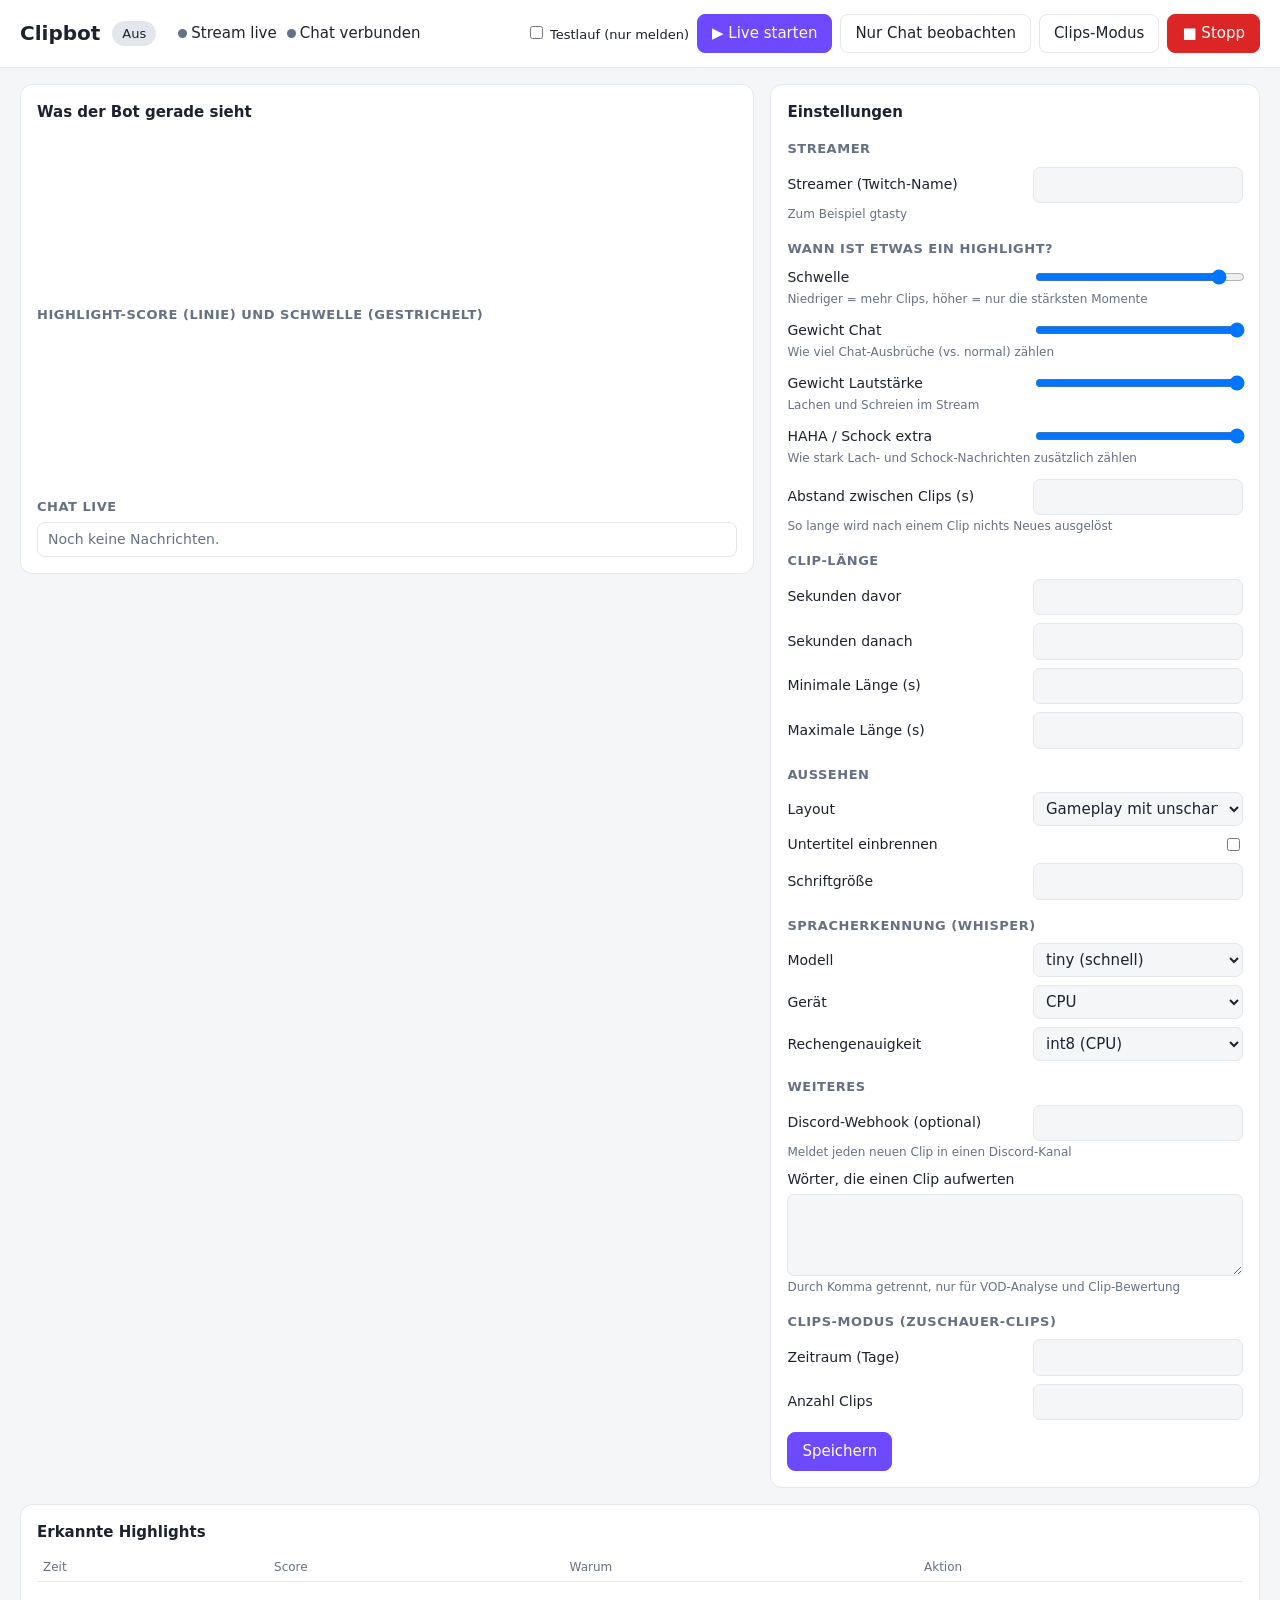
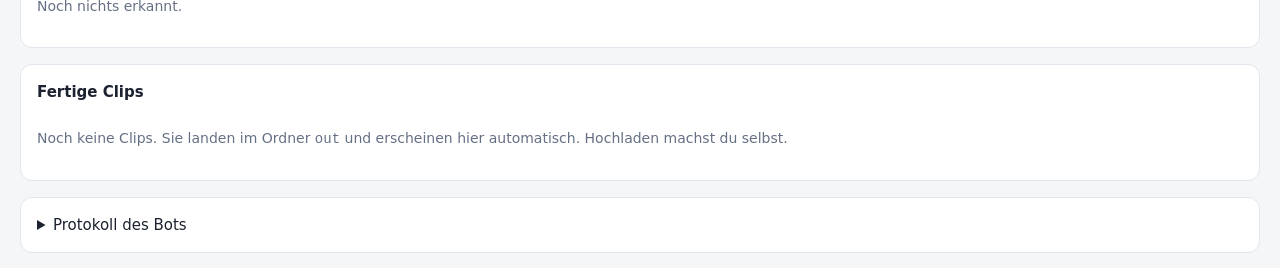
==== clipbot/clipbot/ui.html @ 760e1a18 "clipbot: web UI (settings, start/stop, live charts, clip gallery) and chat mood detection Chat is no" ====
<!doctype html>
<html lang="de">
<head>
<meta charset="utf-8">
<meta name="viewport" content="width=device-width, initial-scale=1">
<title>Clipbot</title>
<style>
:root{
  --bg:#f5f6f8;--card:#fff;--ink:#1c2230;--muted:#667085;--line:#e3e6ec;--accent:#6d4aff;--accent-ink:#fff;
  --ok:#16a34a;--warn:#d97706;--bad:#dc2626;
  --c-msg:#9aa6bd;--c-laugh:#e8a800;--c-shock:#8b5cf6;--c-clip:#16a34a;--c-spam:#ef4444;--c-score:#6d4aff;
}
@media (prefers-color-scheme:dark){:root{
  --bg:#12151c;--card:#1b2029;--ink:#e8ebf2;--muted:#98a2b3;--line:#2b3240;--accent:#8b72ff;--accent-ink:#0f1117;
  --c-msg:#5d6a86;--c-laugh:#f5c242;--c-shock:#a78bfa;--c-clip:#4ade80;--c-spam:#f87171;--c-score:#8b72ff;}}
*{box-sizing:border-box}
body{margin:0;background:var(--bg);color:var(--ink);font:15px/1.5 system-ui,-apple-system,"Segoe UI",Roboto,sans-serif}
header{display:flex;flex-wrap:wrap;gap:12px;align-items:center;padding:14px 20px;background:var(--card);border-bottom:1px solid var(--line);position:sticky;top:0;z-index:5}
h1{margin:0;font-size:20px}
h2{margin:0 0 10px;font-size:15px}
h3{margin:16px 0 6px;font-size:13px;text-transform:uppercase;letter-spacing:.04em;color:var(--muted)}
.badge{padding:3px 10px;border-radius:99px;font-size:13px;background:var(--line);color:var(--ink)}
.badge.on{background:var(--ok);color:#fff}.badge.wait{background:var(--warn);color:#fff}
.dot{display:inline-block;width:9px;height:9px;border-radius:50%;background:var(--muted);margin:0 4px 0 10px}
.dot.on{background:var(--ok)}
.spacer{flex:1}
.actions{display:flex;flex-wrap:wrap;gap:8px;align-items:center}
button{font:inherit;padding:7px 14px;border-radius:8px;border:1px solid var(--line);background:var(--card);color:var(--ink);cursor:pointer}
button.primary{background:var(--accent);color:var(--accent-ink);border-color:var(--accent)}
button.stop{background:var(--bad);color:#fff;border-color:var(--bad)}
button:disabled{opacity:.45;cursor:not-allowed}
main{display:grid;grid-template-columns:minmax(0,1.5fr) minmax(340px,1fr);gap:16px;padding:16px 20px;align-items:start}
@media (max-width:900px){main{grid-template-columns:1fr}}
.card{background:var(--card);border:1px solid var(--line);border-radius:12px;padding:16px}
.wide{grid-column:1/-1}
canvas{width:100%;height:150px;display:block}
.legend{display:flex;flex-wrap:wrap;gap:6px 14px;font-size:13px;color:var(--muted);margin:6px 0 2px}
.legend i{display:inline-block;width:10px;height:10px;border-radius:3px;margin-right:5px}
.msgs{max-height:230px;overflow:auto;font-size:14px;border:1px solid var(--line);border-radius:8px;padding:6px 10px}
.msgs div{padding:2px 0;border-bottom:1px dashed var(--line);display:flex;gap:6px;align-items:baseline}
.chip{font-size:11px;padding:0 6px;border-radius:99px;color:#fff;white-space:nowrap}
.chip.laugh{background:var(--c-laugh);color:#222}.chip.shock{background:var(--c-shock)}.chip.clip{background:var(--c-clip)}.chip.spam{background:var(--c-spam)}
table{width:100%;border-collapse:collapse;font-size:14px}
td,th{text-align:left;padding:5px 6px;border-bottom:1px solid var(--line)}
th{color:var(--muted);font-weight:500;font-size:12px}
.field{display:grid;grid-template-columns:1fr minmax(150px,210px);gap:4px 10px;align-items:center;margin:8px 0}
.field label{font-size:14px}
.field small{grid-column:1/-1;color:var(--muted);font-size:12px;margin-top:-2px}
.field.full{grid-template-columns:1fr}
input[type=text],input[type=number],select,textarea{width:100%;font:inherit;padding:6px 8px;border-radius:7px;border:1px solid var(--line);background:var(--bg);color:var(--ink)}
input[type=range]{width:100%}
.val{font-variant-numeric:tabular-nums;color:var(--muted);font-size:12px;text-align:right}
.clips{display:grid;grid-template-columns:repeat(auto-fill,minmax(210px,1fr));gap:14px}
.clip video{width:100%;aspect-ratio:9/16;background:#000;border-radius:8px}
.clip .t{font-weight:600;font-size:14px;margin:6px 0 2px;word-break:break-word}
.clip .m{font-size:12px;color:var(--muted)}
.empty{color:var(--muted);font-size:14px}
details pre{max-height:220px;overflow:auto;background:var(--bg);padding:8px;border-radius:8px;font-size:12px;white-space:pre-wrap}
.toast{position:fixed;bottom:16px;left:50%;transform:translateX(-50%);background:var(--ink);color:var(--bg);padding:8px 16px;border-radius:99px;font-size:14px;opacity:0;transition:opacity .2s;pointer-events:none}
.toast.show{opacity:1}
</style>
</head>
<body>
<header>
  <h1>Clipbot</h1>
  <span class="badge" id="badge">Aus</span>
  <span><span class="dot" id="dotStream"></span>Stream live<span class="dot" id="dotChat"></span>Chat verbunden</span>
  <span class="spacer"></span>
  <div class="actions">
    <label style="font-size:13px"><input type="checkbox" id="dry"> Testlauf (nur melden)</label>
    <button class="primary" id="bLive">▶ Live starten</button>
    <button id="bChat" title="Nur den Chat lesen und Highlights melden, ohne Aufnahme">Nur Chat beobachten</button>
    <button id="bClips" title="Fertige Zuschauer-Clips des Streamers laden und hochkant rendern">Clips-Modus</button>
    <button class="stop" id="bStop">■ Stopp</button>
  </div>
</header>

<main>
  <section class="card" id="monitor">
    <h2>Was der Bot gerade sieht <span class="val" id="stateInfo"></span></h2>
    <canvas id="cChat"></canvas>
    <div class="legend" id="legend"></div>
    <h3>Highlight-Score (Linie) und Schwelle (gestrichelt)</h3>
    <canvas id="cScore"></canvas>
    <h3>Chat live</h3>
    <div class="msgs" id="msgs"><span class="empty">Noch keine Nachrichten.</span></div>
  </section>

  <section class="card" id="settings">
    <h2>Einstellungen</h2>
    <form id="form" onsubmit="return false"></form>
    <div class="actions" style="margin-top:12px"><button class="primary" id="bSave">Speichern</button></div>
  </section>

  <section class="card wide">
    <h2>Erkannte Highlights</h2>
    <table><thead><tr><th>Zeit</th><th>Score</th><th>Warum</th><th>Aktion</th></tr></thead><tbody id="peaks"></tbody></table>
    <p class="empty" id="peaksEmpty">Noch nichts erkannt.</p>
  </section>

  <section class="card wide">
    <h2>Fertige Clips <span class="val" id="clipCount"></span></h2>
    <div class="clips" id="clips"></div>
    <p class="empty" id="clipsEmpty">Noch keine Clips. Sie landen im Ordner <code>out</code> und erscheinen hier automatisch. Hochladen machst du selbst.</p>
  </section>

  <section class="card wide">
    <details><summary>Protokoll des Bots</summary><pre id="log"></pre></details>
  </section>
</main>
<div class="toast" id="toast"></div>

<script>
"use strict";
const $ = id => document.getElementById(id);
let CFG = null;
let lastClipSig = "";

const SCHEMA = [
  ["Streamer", [
    ["twitch.channel", "Streamer (Twitch-Name)", "text", {help: "Zum Beispiel gtasty"}],
  ]],
  ["Wann ist etwas ein Highlight?", [
    ["live.threshold", "Schwelle", "range", {min: .3, max: 2.5, step: .05, help: "Niedriger = mehr Clips, höher = nur die stärksten Momente"}],
    ["detect.weight_chat", "Gewicht Chat", "range", {min: 0, max: 3, step: .1, help: "Wie viel Chat-Ausbrüche (vs. normal) zählen"}],
    ["detect.weight_audio", "Gewicht Lautstärke", "range", {min: 0, max: 3, step: .1, help: "Lachen und Schreien im Stream"}],
    ["live.mood_weight", "HAHA / Schock extra", "range", {min: 0, max: 5, step: .5, help: "Wie stark Lach- und Schock-Nachrichten zusätzlich zählen"}],
    ["detect.min_gap", "Abstand zwischen Clips (s)", "number", {help: "So lange wird nach einem Clip nichts Neues ausgelöst"}],
  ]],
  ["Clip-Länge", [
    ["detect.pre_roll", "Sekunden davor", "number", {}],
    ["detect.post_roll", "Sekunden danach", "number", {}],
    ["detect.min_len", "Minimale Länge (s)", "number", {}],
    ["detect.max_len", "Maximale Länge (s)", "number", {}],
  ]],
  ["Aussehen", [
    ["render.layout", "Layout", "select", {options: [["blur", "Gameplay mit unscharfem Hintergrund"], ["facecam", "Facecam oben, Spiel unten"]]}],
    ["render.subtitles", "Untertitel einbrennen", "check", {}],
    ["render.font_size", "Schriftgröße", "number", {}],
  ]],
  ["Spracherkennung (Whisper)", [
    ["transcribe.model", "Modell", "select", {options: [["tiny", "tiny (schnell)"], ["base", "base"], ["small", "small (Standard)"], ["medium", "medium (genauer)"], ["large-v3", "large-v3 (beste, braucht GPU)"]]}],
    ["transcribe.device", "Gerät", "select", {options: [["cpu", "CPU"], ["cuda", "Nvidia-Grafikkarte"]]}],
    ["transcribe.compute_type", "Rechengenauigkeit", "select", {options: [["int8", "int8 (CPU)"], ["float16", "float16 (GPU)"], ["int8_float16", "int8_float16 (GPU, wenig VRAM)"]]}],
  ]],
  ["Weiteres", [
    ["live.webhook", "Discord-Webhook (optional)", "text", {help: "Meldet jeden neuen Clip in einen Discord-Kanal"}],
    ["detect.hype_words", "Wörter, die einen Clip aufwerten", "area", {help: "Durch Komma getrennt, nur für VOD-Analyse und Clip-Bewertung"}],
  ]],
  ["Clips-Modus (Zuschauer-Clips)", [
    ["_days", "Zeitraum (Tage)", "number", {local: 7}],
    ["_count", "Anzahl Clips", "number", {local: 10}],
  ]],
];

function getPath(o, p) { return p.split(".").reduce((a, k) => (a == null ? a : a[k]), o); }
function setPath(o, p, v) { const ks = p.split("."); const last = ks.pop(); const t = ks.reduce((a, k) => a[k], o); t[last] = v; }

function buildForm() {
  const f = $("form"); f.textContent = "";
  for (const [group, items] of SCHEMA) {
    const h = document.createElement("h3"); h.textContent = group; f.appendChild(h);
    for (const [path, label, type, o] of items) {
      const row = document.createElement("div"); row.className = "field" + (type === "area" ? " full" : "");
      const lab = document.createElement("label"); lab.textContent = label; lab.htmlFor = "f_" + path; row.appendChild(lab);
      let el;
      if (type === "select") {
        el = document.createElement("select");
        for (const [v, t] of o.options) { const op = document.createElement("option"); op.value = v; op.textContent = t; el.appendChild(op); }
      } else if (type === "area") { el = document.createElement("textarea"); el.rows = 3; }
      else if (type === "check") { el = document.createElement("input"); el.type = "checkbox"; el.style.justifySelf = "end"; }
      else { el = document.createElement("input"); el.type = type === "range" ? "range" : (type === "number" ? "number" : "text");
        if (o.min != null) { el.min = o.min; el.max = o.max; el.step = o.step; } }
      el.id = "f_" + path; el.dataset.path = path; el.dataset.type = type; if (o.local != null) el.dataset.local = o.local;
      row.appendChild(el);
      if (o.help) { const s = document.createElement("small"); s.textContent = o.help; row.appendChild(s); }
      if (type === "range") { const v = document.createElement("span"); v.className = "val"; v.id = "v_" + path; v.style.gridColumn = "1/-1"; row.appendChild(v);
        el.addEventListener("input", () => { v.textContent = el.value; }); }
      f.appendChild(row);
    }
  }
}

function fillForm(cfg) {
  for (const el of document.querySelectorAll("[data-path]")) {
    const p = el.dataset.path; if (el.dataset.local != null) { if (el.value === "") el.value = el.dataset.local; continue; }
    let v = getPath(cfg, p);
    if (Array.isArray(v)) v = v.join(", ");
    if (el.dataset.type === "check") el.checked = !!v; else el.value = v;
    const sv = $("v_" + p); if (sv) sv.textContent = el.value;
  }
}

function readForm() {
  const cfg = JSON.parse(JSON.stringify(CFG));
  for (const el of document.querySelectorAll("[data-path]")) {
    if (el.dataset.local != null) continue;
    const t = el.dataset.type; let v;
    if (t === "check") v = el.checked; else if (t === "number" || t === "range") v = Number(el.value); else v = el.value;
    setPath(cfg, el.dataset.path, v);
  }
  return cfg;
}

async function api(path, body) {
  const opt = body === undefined ? {} : {method: "POST", headers: {"Content-Type": "application/json", "X-Clipbot": "1"}, body: JSON.stringify(body)};
  const r = await fetch(path, opt); return r.json();
}

function toast(msg) { const t = $("toast"); t.textContent = msg; t.classList.add("show"); setTimeout(() => t.classList.remove("show"), 2600); }

async function save(quiet) {
  const r = await api("/api/config", readForm());
  if (r.error) { toast(r.error); return false; }
  CFG = r.config; if (!quiet) toast("Gespeichert"); return true;
}

async function start(mode) {
  if (!(await save(true))) return;
  const days = Number(document.querySelector("[data-path=_days]").value) || 7;
  const count = Number(document.querySelector("[data-path=_count]").value) || 10;
  const r = await api("/api/start", {mode, dry_run: $("dry").checked, days, count});
  toast(r.error || "Gestartet"); poll();
}

// ---------- Diagramme ----------
const COLORS = () => { const s = getComputedStyle(document.documentElement); const g = n => s.getPropertyValue(n).trim();
  return {msg: g("--c-msg"), laugh: g("--c-laugh"), shock: g("--c-shock"), clip: g("--c-clip"), spam: g("--c-spam"), score: g("--c-score"), line: g("--line"), muted: g("--muted")}; };
const NAMES = {msg: "Nachrichten/s", laugh: "Lachen", shock: "Schock", clip: "Clip-Rufe", spam: "Spam"};

function setup(c) { const r = devicePixelRatio || 1, w = c.clientWidth, h = c.clientHeight; c.width = w * r; c.height = h * r;
  const x = c.getContext("2d"); x.setTransform(r, 0, 0, r, 0, 0); x.clearRect(0, 0, w, h); return [x, w, h]; }

function drawChat(series) {
  const [x, w, h] = setup($("cChat")), col = COLORS();
  const n = series.msg.length; if (!n) return;
  const top = Math.max(5, ...series.msg) * 1.1, step = w / Math.max(n - 1, 1);
  x.strokeStyle = col.line; x.lineWidth = 1; x.beginPath(); x.moveTo(0, h - .5); x.lineTo(w, h - .5); x.stroke();
  x.fillStyle = col.msg; x.globalAlpha = .55;
  series.msg.forEach((v, i) => { const bh = v / top * (h - 6); x.fillRect(i * step - step / 2, h - bh, Math.max(step, 1), bh); });
  x.globalAlpha = 1;
  for (const k of ["laugh", "shock", "clip", "spam"]) {
    x.strokeStyle = col[k]; x.lineWidth = 2; x.beginPath();
    series[k].forEach((v, i) => { const y = h - v / top * (h - 6); i ? x.lineTo(i * step, y) : x.moveTo(i * step, y); }); x.stroke();
  }
  x.fillStyle = col.muted; x.font = "11px system-ui"; x.fillText("max " + Math.round(top) + "/s", 4, 12);
  x.fillText("vor " + n + " s", 4, h - 4); x.textAlign = "right"; x.fillText("jetzt", w - 4, h - 4);
}

function drawScore(series, thr) {
  const [x, w, h] = setup($("cScore")), col = COLORS();
  const s = series.score; if (!s.length) return;
  const top = Math.max(thr * 1.4, ...s) * 1.05, step = w / Math.max(s.length - 1, 1);
  const Y = v => h - v / top * (h - 6) - 2;
  x.strokeStyle = col.muted; x.setLineDash([6, 4]); x.beginPath(); x.moveTo(0, Y(thr)); x.lineTo(w, Y(thr)); x.stroke(); x.setLineDash([]);
  x.strokeStyle = col.score; x.lineWidth = 2; x.beginPath();
  s.forEach((v, i) => i ? x.lineTo(i * step, Y(v)) : x.moveTo(0, Y(v))); x.stroke();
  x.fillStyle = col.muted; x.font = "11px system-ui"; x.fillText("Schwelle " + thr, 4, Math.max(Y(thr) - 4, 12));
}

function renderLegend(series) {
  const col = COLORS(), lg = $("legend"); lg.textContent = "";
  for (const k of Object.keys(NAMES)) {
    const sum = series[k] ? series[k].slice(-10).reduce((a, b) => a + b, 0) : 0;
    const s = document.createElement("span"); const i = document.createElement("i"); i.style.background = col[k]; s.appendChild(i);
    s.appendChild(document.createTextNode(NAMES[k] + " (10 s: " + sum + ")")); lg.appendChild(s);
  }
}

const TAGNAME = {laugh: "Lachen", shock: "Schock", clip: "Clip", spam: "Spam"};
function renderMsgs(msgs) {
  const box = $("msgs"); if (!msgs || !msgs.length) return; box.textContent = "";
  for (const m of msgs.slice().reverse()) {
    const d = document.createElement("div"); const t = document.createElement("span"); t.textContent = m.text; d.appendChild(t);
    for (const g of m.tags) { const c = document.createElement("span"); c.className = "chip " + g; c.textContent = TAGNAME[g] || g; d.appendChild(c); }
    box.appendChild(d);
  }
}

function renderPeaks(peaks) {
  const tb = $("peaks"); tb.textContent = ""; $("peaksEmpty").style.display = peaks && peaks.length ? "none" : "";
  for (const p of (peaks || []).slice().reverse()) {
    const tr = document.createElement("tr");
    for (const v of [p.time, p.score, p.reason || "(Lautstärke)", p.action]) { const td = document.createElement("td"); td.textContent = v; tr.appendChild(td); }
    tb.appendChild(tr);
  }
}

const STATES = {waiting_stream: ["Wartet auf Stream", "wait"], collecting: ["Sammelt Daten …", "wait"], watching: ["Beobachtet", "on"], stopped: ["Aus", ""]};

function render(s) {
  CFG = CFG || s.config;
  const st = s.status, running = s.running;
  let label = "Aus", cls = "";
  if (running) { const m = st && STATES[st.state]; [label, cls] = m || ["Startet …", "wait"];
    if (s.mode === "clips") [label, cls] = ["Clips-Modus läuft", "on"]; else if (st && st.chat_only && st.state !== "stopped") label += " (nur Chat)"; }
  $("badge").textContent = label; $("badge").className = "badge " + cls;
  $("dotStream").className = "dot" + (st && st.stream_live && running ? " on" : "");
  $("dotChat").className = "dot" + (st && st.chat_connected && running ? " on" : "");
  $("bLive").disabled = running; $("bChat").disabled = running; $("bClips").disabled = running; $("bStop").disabled = !running;
  const series = st && st.series && st.series.msg ? st.series : null;
  $("stateInfo").textContent = st && st.state === "collecting" ? "– braucht etwas Vorlauf für den Normalwert" : "";
  if (series) { drawChat(series); drawScore(series, st.threshold); renderLegend(series); }
  renderMsgs(st && st.messages); renderPeaks(st && st.peaks);
  $("log").textContent = (s.log || []).join("\n");
}

async function loadClips() {
  const items = await api("/api/clips"); const sig = items.map(i => i.url).join("|");
  if (sig === lastClipSig) return; lastClipSig = sig;
  const box = $("clips"); box.textContent = ""; $("clipsEmpty").style.display = items.length ? "none" : "";
  $("clipCount").textContent = items.length ? "(" + items.length + ")" : "";
  for (const c of items) {
    const d = document.createElement("div"); d.className = "clip";
    const v = document.createElement("video"); v.controls = true; v.preload = "metadata"; v.src = c.url + "#t=0.1"; v.playsInline = true; d.appendChild(v);
    const t = document.createElement("div"); t.className = "t"; t.textContent = c.title || c.file; d.appendChild(t);
    const m = document.createElement("div"); m.className = "m";
    m.textContent = [c.time, c.reason, "Ordner: out/" + c.folder].filter(Boolean).join(" · "); d.appendChild(m);
    const a = document.createElement("a"); a.href = c.url; a.download = c.file; a.textContent = "Herunterladen"; a.className = "m"; d.appendChild(a);
    box.appendChild(d);
  }
}

async function poll() { try { render(await api("/api/state")); } catch (e) { $("badge").textContent = "Keine Verbindung"; } }

let formReady = false;
(async function init() {
  buildForm();
  const s = await api("/api/state"); CFG = s.config; fillForm(CFG); formReady = true; render(s); loadClips();
  setInterval(poll, 2000); setInterval(loadClips, 8000);
  $("bSave").onclick = () => save(false);
  $("bLive").onclick = () => start("live"); $("bChat").onclick = () => start("chat"); $("bClips").onclick = () => start("clips");
  $("bStop").onclick = async () => { await api("/api/stop", {}); toast("Wird beendet … (laufende Clips werden fertig gemacht)"); };
  addEventListener("resize", poll);
})();
</script>
</body>
</html>
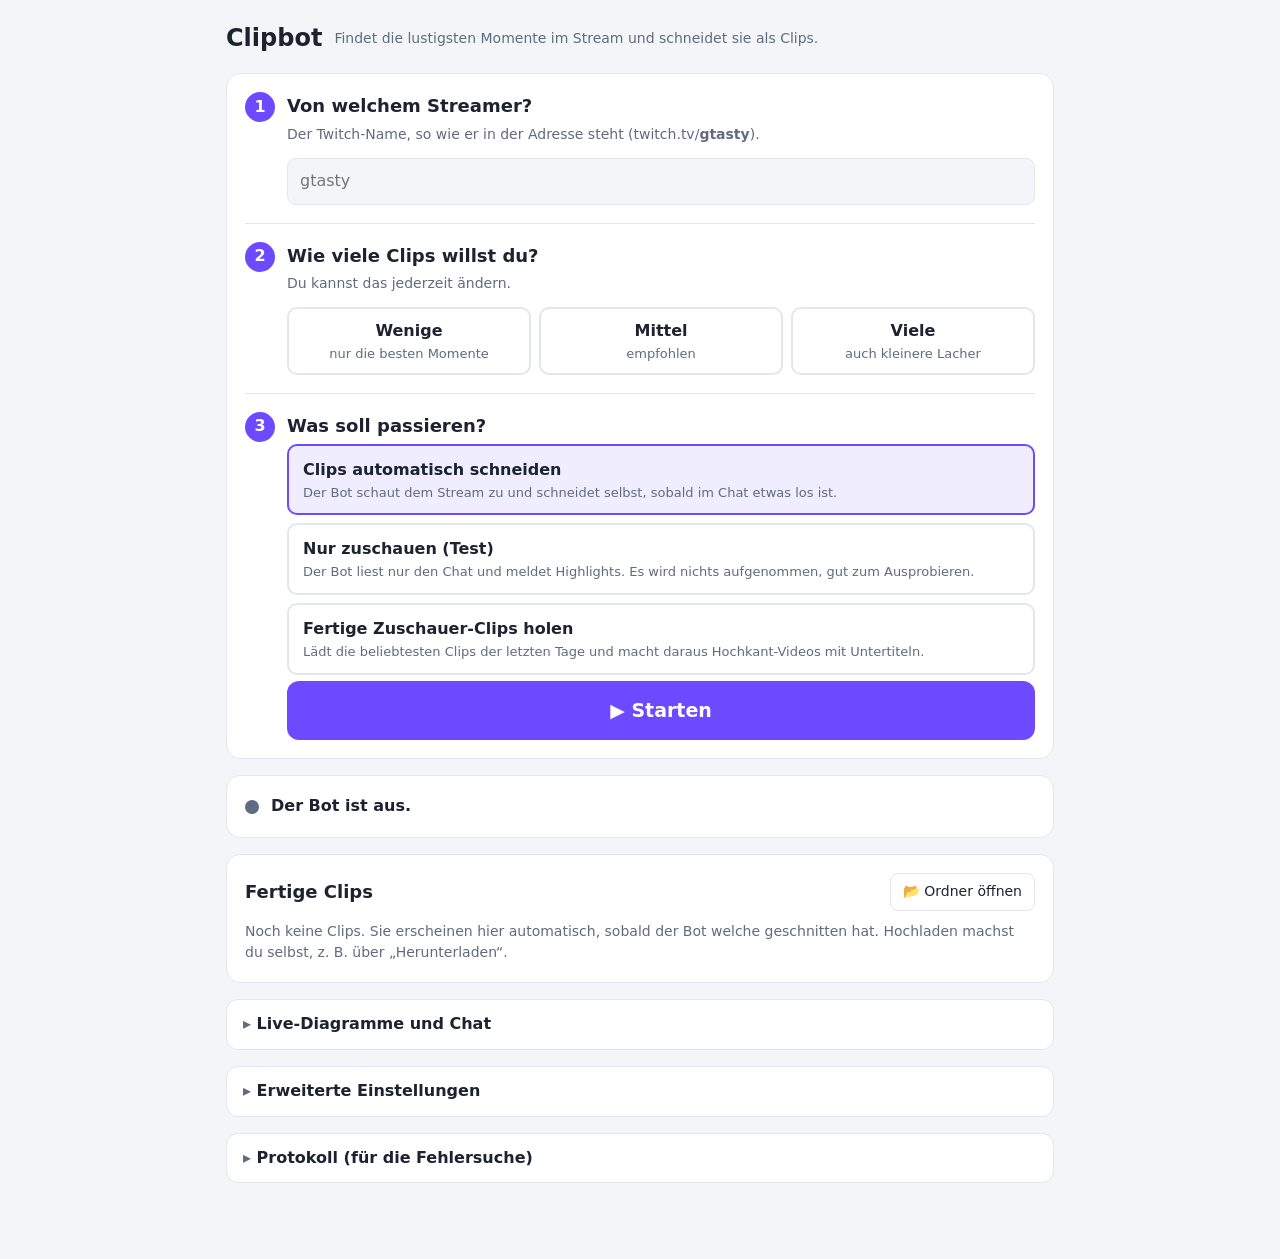
==== commit 01532ae8: "clipbot: simpler 3-step UI, one-click start.bat, system check, open-folder button, robust bot launch" ====
--- a/clipbot/clipbot/ui.html
+++ b/clipbot/clipbot/ui.html
@@ -6,186 +6,221 @@
 <title>Clipbot</title>
 <style>
 :root{
-  --bg:#f5f6f8;--card:#fff;--ink:#1c2230;--muted:#667085;--line:#e3e6ec;--accent:#6d4aff;--accent-ink:#fff;
-  --ok:#16a34a;--warn:#d97706;--bad:#dc2626;
+  --bg:#f4f5f8;--card:#fff;--ink:#1c2230;--muted:#5f6b7f;--line:#e3e6ec;--accent:#6d4aff;--accent-ink:#fff;
+  --ok:#16a34a;--warn:#d97706;--bad:#dc2626;--soft:#f0edff;
   --c-msg:#9aa6bd;--c-laugh:#e8a800;--c-shock:#8b5cf6;--c-clip:#16a34a;--c-spam:#ef4444;--c-score:#6d4aff;
 }
 @media (prefers-color-scheme:dark){:root{
-  --bg:#12151c;--card:#1b2029;--ink:#e8ebf2;--muted:#98a2b3;--line:#2b3240;--accent:#8b72ff;--accent-ink:#0f1117;
+  --bg:#12151c;--card:#1b2029;--ink:#e8ebf2;--muted:#9aa5b8;--line:#2b3240;--accent:#8b72ff;--accent-ink:#0f1117;--soft:#262244;
   --c-msg:#5d6a86;--c-laugh:#f5c242;--c-shock:#a78bfa;--c-clip:#4ade80;--c-spam:#f87171;--c-score:#8b72ff;}}
 *{box-sizing:border-box}
-body{margin:0;background:var(--bg);color:var(--ink);font:15px/1.5 system-ui,-apple-system,"Segoe UI",Roboto,sans-serif}
-header{display:flex;flex-wrap:wrap;gap:12px;align-items:center;padding:14px 20px;background:var(--card);border-bottom:1px solid var(--line);position:sticky;top:0;z-index:5}
-h1{margin:0;font-size:20px}
-h2{margin:0 0 10px;font-size:15px}
-h3{margin:16px 0 6px;font-size:13px;text-transform:uppercase;letter-spacing:.04em;color:var(--muted)}
-.badge{padding:3px 10px;border-radius:99px;font-size:13px;background:var(--line);color:var(--ink)}
-.badge.on{background:var(--ok);color:#fff}.badge.wait{background:var(--warn);color:#fff}
-.dot{display:inline-block;width:9px;height:9px;border-radius:50%;background:var(--muted);margin:0 4px 0 10px}
-.dot.on{background:var(--ok)}
-.spacer{flex:1}
-.actions{display:flex;flex-wrap:wrap;gap:8px;align-items:center}
-button{font:inherit;padding:7px 14px;border-radius:8px;border:1px solid var(--line);background:var(--card);color:var(--ink);cursor:pointer}
-button.primary{background:var(--accent);color:var(--accent-ink);border-color:var(--accent)}
-button.stop{background:var(--bad);color:#fff;border-color:var(--bad)}
-button:disabled{opacity:.45;cursor:not-allowed}
-main{display:grid;grid-template-columns:minmax(0,1.5fr) minmax(340px,1fr);gap:16px;padding:16px 20px;align-items:start}
-@media (max-width:900px){main{grid-template-columns:1fr}}
-.card{background:var(--card);border:1px solid var(--line);border-radius:12px;padding:16px}
-.wide{grid-column:1/-1}
-canvas{width:100%;height:150px;display:block}
-.legend{display:flex;flex-wrap:wrap;gap:6px 14px;font-size:13px;color:var(--muted);margin:6px 0 2px}
-.legend i{display:inline-block;width:10px;height:10px;border-radius:3px;margin-right:5px}
-.msgs{max-height:230px;overflow:auto;font-size:14px;border:1px solid var(--line);border-radius:8px;padding:6px 10px}
-.msgs div{padding:2px 0;border-bottom:1px dashed var(--line);display:flex;gap:6px;align-items:baseline}
-.chip{font-size:11px;padding:0 6px;border-radius:99px;color:#fff;white-space:nowrap}
-.chip.laugh{background:var(--c-laugh);color:#222}.chip.shock{background:var(--c-shock)}.chip.clip{background:var(--c-clip)}.chip.spam{background:var(--c-spam)}
-table{width:100%;border-collapse:collapse;font-size:14px}
-td,th{text-align:left;padding:5px 6px;border-bottom:1px solid var(--line)}
-th{color:var(--muted);font-weight:500;font-size:12px}
-.field{display:grid;grid-template-columns:1fr minmax(150px,210px);gap:4px 10px;align-items:center;margin:8px 0}
-.field label{font-size:14px}
-.field small{grid-column:1/-1;color:var(--muted);font-size:12px;margin-top:-2px}
-.field.full{grid-template-columns:1fr}
-input[type=text],input[type=number],select,textarea{width:100%;font:inherit;padding:6px 8px;border-radius:7px;border:1px solid var(--line);background:var(--bg);color:var(--ink)}
-input[type=range]{width:100%}
-.val{font-variant-numeric:tabular-nums;color:var(--muted);font-size:12px;text-align:right}
-.clips{display:grid;grid-template-columns:repeat(auto-fill,minmax(210px,1fr));gap:14px}
-.clip video{width:100%;aspect-ratio:9/16;background:#000;border-radius:8px}
+body{margin:0;background:var(--bg);color:var(--ink);font:16px/1.55 system-ui,-apple-system,"Segoe UI",Roboto,sans-serif}
+.wrap{max-width:860px;margin:0 auto;padding:20px 16px 60px}
+header{display:flex;align-items:center;gap:12px;margin-bottom:16px}
+h1{margin:0;font-size:24px}
+h2{margin:0 0 4px;font-size:18px}
+.sub{color:var(--muted);font-size:14px;margin:0 0 12px}
+.card{background:var(--card);border:1px solid var(--line);border-radius:14px;padding:18px;margin-bottom:16px}
+.step{display:flex;gap:12px;align-items:flex-start}
+.num{flex:none;width:30px;height:30px;border-radius:50%;background:var(--accent);color:var(--accent-ink);display:grid;place-items:center;font-weight:700}
+.step>div:last-child{flex:1;min-width:0}
+input[type=text],input[type=number],select,textarea{width:100%;font:inherit;padding:10px 12px;border-radius:9px;border:1px solid var(--line);background:var(--bg);color:var(--ink)}
+.seg{display:grid;grid-template-columns:repeat(3,1fr);gap:8px}
+.seg button,.mode{font:inherit;padding:10px 8px;border-radius:10px;border:2px solid var(--line);background:var(--card);color:var(--ink);cursor:pointer;text-align:center}
+.seg button b{display:block}
+.seg button small,.mode small{display:block;color:var(--muted);font-size:13px;line-height:1.3;margin-top:2px}
+.seg button.on,.mode.on{border-color:var(--accent);background:var(--soft)}
+.modes{display:grid;gap:8px}
+.mode{text-align:left;padding:12px 14px}
+.mode b{display:block}
+.big{width:100%;font:inherit;font-size:19px;font-weight:700;padding:15px;border-radius:12px;border:0;cursor:pointer;background:var(--accent);color:var(--accent-ink);margin-top:6px}
+.big.stop{background:var(--bad);color:#fff}
+.big:disabled{opacity:.5;cursor:not-allowed}
+button.small{font:inherit;font-size:14px;padding:7px 12px;border-radius:8px;border:1px solid var(--line);background:var(--card);color:var(--ink);cursor:pointer}
+.status{display:flex;gap:12px;align-items:center}
+.lamp{flex:none;width:14px;height:14px;border-radius:50%;background:var(--muted)}
+.lamp.on{background:var(--ok);box-shadow:0 0 0 4px color-mix(in srgb,var(--ok) 25%,transparent)}
+.lamp.wait{background:var(--warn)}
+.lamp.bad{background:var(--bad)}
+.status p{margin:0}
+.status .main{font-weight:600}
+.meter{height:14px;border-radius:99px;background:var(--line);overflow:hidden;margin:12px 0 4px}
+.meter>div{height:100%;width:0;background:var(--accent);transition:width .6s,background .6s}
+.meter-l{display:flex;justify-content:space-between;font-size:13px;color:var(--muted)}
+.alert{border-radius:12px;padding:12px 14px;margin-bottom:16px;background:color-mix(in srgb,var(--bad) 12%,var(--card));border:1px solid var(--bad)}
+.alert.soft{background:color-mix(in srgb,var(--warn) 12%,var(--card));border-color:var(--warn)}
+.alert code,.alert pre{font-size:13px;background:var(--bg);padding:2px 6px;border-radius:6px}
+.alert pre{padding:8px;white-space:pre-wrap;max-height:160px;overflow:auto}
+.hl{border-top:1px solid var(--line);padding:8px 0;font-size:14px}
+.hl:first-child{border-top:0}
+.hl b{font-variant-numeric:tabular-nums}
+.clips{display:grid;grid-template-columns:repeat(auto-fill,minmax(190px,1fr));gap:14px}
+.clip video{width:100%;aspect-ratio:9/16;background:#000;border-radius:10px}
 .clip .t{font-weight:600;font-size:14px;margin:6px 0 2px;word-break:break-word}
 .clip .m{font-size:12px;color:var(--muted)}
-.empty{color:var(--muted);font-size:14px}
-details pre{max-height:220px;overflow:auto;background:var(--bg);padding:8px;border-radius:8px;font-size:12px;white-space:pre-wrap}
-.toast{position:fixed;bottom:16px;left:50%;transform:translateX(-50%);background:var(--ink);color:var(--bg);padding:8px 16px;border-radius:99px;font-size:14px;opacity:0;transition:opacity .2s;pointer-events:none}
+.empty{color:var(--muted);font-size:14px;margin:0}
+.row{display:flex;gap:10px;align-items:center;justify-content:space-between;flex-wrap:wrap;margin-bottom:10px}
+details{margin-bottom:16px}
+details>summary{cursor:pointer;font-weight:600;padding:12px 16px;background:var(--card);border:1px solid var(--line);border-radius:12px;list-style:none}
+details[open]>summary{border-bottom-left-radius:0;border-bottom-right-radius:0}
+details>summary::before{content:"▸ ";color:var(--muted)}
+details[open]>summary::before{content:"▾ "}
+details>.in{background:var(--card);border:1px solid var(--line);border-top:0;border-radius:0 0 12px 12px;padding:16px}
+canvas{width:100%;height:140px;display:block}
+.legend{display:flex;flex-wrap:wrap;gap:4px 14px;font-size:13px;color:var(--muted);margin:6px 0}
+.legend i{display:inline-block;width:10px;height:10px;border-radius:3px;margin-right:5px}
+.msgs{max-height:200px;overflow:auto;font-size:14px;border:1px solid var(--line);border-radius:8px;padding:6px 10px}
+.msgs div{padding:2px 0;border-bottom:1px dashed var(--line)}
+.chip{font-size:11px;padding:0 6px;border-radius:99px;color:#fff;margin-left:6px}
+.chip.laugh{background:var(--c-laugh);color:#222}.chip.shock{background:var(--c-shock)}.chip.clip{background:var(--c-clip)}.chip.spam{background:var(--c-spam)}
+h3{margin:14px 0 6px;font-size:13px;text-transform:uppercase;letter-spacing:.04em;color:var(--muted)}
+.field{display:grid;grid-template-columns:1fr minmax(120px,200px);gap:4px 10px;align-items:center;margin:8px 0}
+.field.full{grid-template-columns:1fr}
+.field small{grid-column:1/-1;color:var(--muted);font-size:12px;margin-top:-2px}
+input[type=range]{width:100%}
+.val{color:var(--muted);font-size:12px;grid-column:1/-1;text-align:right}
+pre.log{max-height:220px;overflow:auto;background:var(--bg);padding:8px;border-radius:8px;font-size:12px;white-space:pre-wrap;margin:0}
+.toast{position:fixed;bottom:16px;left:50%;transform:translateX(-50%);background:var(--ink);color:var(--bg);padding:9px 18px;border-radius:99px;font-size:14px;opacity:0;transition:opacity .2s;pointer-events:none}
 .toast.show{opacity:1}
 </style>
 </head>
 <body>
-<header>
-  <h1>Clipbot</h1>
-  <span class="badge" id="badge">Aus</span>
-  <span><span class="dot" id="dotStream"></span>Stream live<span class="dot" id="dotChat"></span>Chat verbunden</span>
-  <span class="spacer"></span>
-  <div class="actions">
-    <label style="font-size:13px"><input type="checkbox" id="dry"> Testlauf (nur melden)</label>
-    <button class="primary" id="bLive">▶ Live starten</button>
-    <button id="bChat" title="Nur den Chat lesen und Highlights melden, ohne Aufnahme">Nur Chat beobachten</button>
-    <button id="bClips" title="Fertige Zuschauer-Clips des Streamers laden und hochkant rendern">Clips-Modus</button>
-    <button class="stop" id="bStop">■ Stopp</button>
+<div class="wrap">
+<header><h1>Clipbot</h1><span class="sub" style="margin:0">Findet die lustigsten Momente im Stream und schneidet sie als Clips.</span></header>
+
+<div id="checks"></div>
+
+<section class="card" id="setup">
+  <div class="step"><div class="num">1</div><div>
+    <h2>Von welchem Streamer?</h2>
+    <p class="sub">Der Twitch-Name, so wie er in der Adresse steht (twitch.tv/<b>gtasty</b>).</p>
+    <input type="text" id="channel" placeholder="gtasty" autocomplete="off" spellcheck="false">
+  </div></div>
+  <hr style="border:0;border-top:1px solid var(--line);margin:18px 0">
+  <div class="step"><div class="num">2</div><div>
+    <h2>Wie viele Clips willst du?</h2>
+    <p class="sub">Du kannst das jederzeit ändern.</p>
+    <div class="seg" id="sens">
+      <button data-v="1.3"><b>Wenige</b><small>nur die besten Momente</small></button>
+      <button data-v="0.9"><b>Mittel</b><small>empfohlen</small></button>
+      <button data-v="0.6"><b>Viele</b><small>auch kleinere Lacher</small></button>
+    </div>
+  </div></div>
+  <hr style="border:0;border-top:1px solid var(--line);margin:18px 0">
+  <div class="step"><div class="num">3</div><div>
+    <h2>Was soll passieren?</h2>
+    <div class="modes" id="modes">
+      <div class="mode on" data-m="live"><b>Clips automatisch schneiden</b><small>Der Bot schaut dem Stream zu und schneidet selbst, sobald im Chat etwas los ist.</small></div>
+      <div class="mode" data-m="chat"><b>Nur zuschauen (Test)</b><small>Der Bot liest nur den Chat und meldet Highlights. Es wird nichts aufgenommen, gut zum Ausprobieren.</small></div>
+      <div class="mode" data-m="clips"><b>Fertige Zuschauer-Clips holen</b><small>Lädt die beliebtesten Clips der letzten Tage und macht daraus Hochkant-Videos mit Untertiteln.</small></div>
+    </div>
+    <button class="big" id="go">▶ Starten</button>
+  </div></div>
+</section>
+
+<section class="card" id="statusCard">
+  <div class="status"><div class="lamp" id="lamp"></div><div>
+    <p class="main" id="stMain">Der Bot ist aus.</p><p class="sub" id="stSub" style="margin:0"></p></div></div>
+  <div id="meterBox" style="display:none">
+    <div class="meter"><div id="meter"></div></div>
+    <div class="meter-l"><span>ruhig</span><span id="meterWord"></span><span>Highlight</span></div>
   </div>
-</header>
-
-<main>
-  <section class="card" id="monitor">
-    <h2>Was der Bot gerade sieht <span class="val" id="stateInfo"></span></h2>
-    <canvas id="cChat"></canvas>
-    <div class="legend" id="legend"></div>
-    <h3>Highlight-Score (Linie) und Schwelle (gestrichelt)</h3>
-    <canvas id="cScore"></canvas>
-    <h3>Chat live</h3>
-    <div class="msgs" id="msgs"><span class="empty">Noch keine Nachrichten.</span></div>
-  </section>
-
-  <section class="card" id="settings">
-    <h2>Einstellungen</h2>
-    <form id="form" onsubmit="return false"></form>
-    <div class="actions" style="margin-top:12px"><button class="primary" id="bSave">Speichern</button></div>
-  </section>
-
-  <section class="card wide">
-    <h2>Erkannte Highlights</h2>
-    <table><thead><tr><th>Zeit</th><th>Score</th><th>Warum</th><th>Aktion</th></tr></thead><tbody id="peaks"></tbody></table>
-    <p class="empty" id="peaksEmpty">Noch nichts erkannt.</p>
-  </section>
-
-  <section class="card wide">
-    <h2>Fertige Clips <span class="val" id="clipCount"></span></h2>
-    <div class="clips" id="clips"></div>
-    <p class="empty" id="clipsEmpty">Noch keine Clips. Sie landen im Ordner <code>out</code> und erscheinen hier automatisch. Hochladen machst du selbst.</p>
-  </section>
-
-  <section class="card wide">
-    <details><summary>Protokoll des Bots</summary><pre id="log"></pre></details>
-  </section>
-</main>
+  <div id="errBox"></div>
+</section>
+
+<section class="card">
+  <div class="row"><h2 style="margin:0">Fertige Clips <span class="sub" id="clipCount"></span></h2>
+    <button class="small" id="openOut">📂 Ordner öffnen</button></div>
+  <div class="clips" id="clips"></div>
+  <p class="empty" id="clipsEmpty">Noch keine Clips. Sie erscheinen hier automatisch, sobald der Bot welche geschnitten hat. Hochladen machst du selbst, z. B. über „Herunterladen“.</p>
+</section>
+
+<section class="card" id="hlCard" style="display:none">
+  <h2>Das hat der Bot erkannt</h2><div id="peaks"></div>
+</section>
+
+<details><summary>Live-Diagramme und Chat</summary><div class="in">
+  <canvas id="cChat"></canvas><div class="legend" id="legend"></div>
+  <h3>Highlight-Wert (Linie) und Schwelle (gestrichelt)</h3><canvas id="cScore"></canvas>
+  <h3>Chat live</h3><div class="msgs" id="msgs"><span class="empty">Noch keine Nachrichten.</span></div>
+</div></details>
+
+<details><summary>Erweiterte Einstellungen</summary><div class="in">
+  <form id="form" onsubmit="return false"></form>
+  <button class="small" id="bSave" style="margin-top:12px">Speichern</button>
+</div></details>
+
+<details><summary>Protokoll (für die Fehlersuche)</summary><div class="in"><pre class="log" id="log"></pre></div></details>
+</div>
 <div class="toast" id="toast"></div>
 
 <script>
 "use strict";
 const $ = id => document.getElementById(id);
-let CFG = null;
-let lastClipSig = "";
+let CFG = null, MODE = "live", lastClipSig = "";
 
 const SCHEMA = [
-  ["Streamer", [
-    ["twitch.channel", "Streamer (Twitch-Name)", "text", {help: "Zum Beispiel gtasty"}],
-  ]],
-  ["Wann ist etwas ein Highlight?", [
+  ["Wie streng ist der Bot?", [
     ["live.threshold", "Schwelle", "range", {min: .3, max: 2.5, step: .05, help: "Niedriger = mehr Clips, höher = nur die stärksten Momente"}],
-    ["detect.weight_chat", "Gewicht Chat", "range", {min: 0, max: 3, step: .1, help: "Wie viel Chat-Ausbrüche (vs. normal) zählen"}],
-    ["detect.weight_audio", "Gewicht Lautstärke", "range", {min: 0, max: 3, step: .1, help: "Lachen und Schreien im Stream"}],
+    ["detect.weight_chat", "Wichtigkeit Chat", "range", {min: 0, max: 3, step: .1, help: "Wie viel Ausbrüche im Chat zählen"}],
+    ["detect.weight_audio", "Wichtigkeit Lautstärke", "range", {min: 0, max: 3, step: .1, help: "Lachen und Schreien im Stream"}],
     ["live.mood_weight", "HAHA / Schock extra", "range", {min: 0, max: 5, step: .5, help: "Wie stark Lach- und Schock-Nachrichten zusätzlich zählen"}],
-    ["detect.min_gap", "Abstand zwischen Clips (s)", "number", {help: "So lange wird nach einem Clip nichts Neues ausgelöst"}],
-  ]],
-  ["Clip-Länge", [
-    ["detect.pre_roll", "Sekunden davor", "number", {}],
-    ["detect.post_roll", "Sekunden danach", "number", {}],
-    ["detect.min_len", "Minimale Länge (s)", "number", {}],
-    ["detect.max_len", "Maximale Länge (s)", "number", {}],
+    ["detect.min_gap", "Pause zwischen Clips (Sekunden)", "number", {}],
+  ]],
+  ["Länge der Clips", [
+    ["detect.pre_roll", "Sekunden vor dem Highlight", "number", {}],
+    ["detect.post_roll", "Sekunden nach dem Highlight", "number", {}],
+    ["detect.min_len", "Kürzester Clip (Sekunden)", "number", {}],
+    ["detect.max_len", "Längster Clip (Sekunden)", "number", {}],
   ]],
   ["Aussehen", [
     ["render.layout", "Layout", "select", {options: [["blur", "Gameplay mit unscharfem Hintergrund"], ["facecam", "Facecam oben, Spiel unten"]]}],
-    ["render.subtitles", "Untertitel einbrennen", "check", {}],
-    ["render.font_size", "Schriftgröße", "number", {}],
-  ]],
-  ["Spracherkennung (Whisper)", [
-    ["transcribe.model", "Modell", "select", {options: [["tiny", "tiny (schnell)"], ["base", "base"], ["small", "small (Standard)"], ["medium", "medium (genauer)"], ["large-v3", "large-v3 (beste, braucht GPU)"]]}],
-    ["transcribe.device", "Gerät", "select", {options: [["cpu", "CPU"], ["cuda", "Nvidia-Grafikkarte"]]}],
-    ["transcribe.compute_type", "Rechengenauigkeit", "select", {options: [["int8", "int8 (CPU)"], ["float16", "float16 (GPU)"], ["int8_float16", "int8_float16 (GPU, wenig VRAM)"]]}],
+    ["render.subtitles", "Untertitel einbauen", "check", {}],
+    ["render.font_size", "Schriftgröße der Untertitel", "number", {}],
+  ]],
+  ["Untertitel-Erkennung (Whisper)", [
+    ["transcribe.model", "Genauigkeit", "select", {options: [["tiny", "tiny (am schnellsten)"], ["base", "base"], ["small", "small (empfohlen)"], ["medium", "medium (genauer)"], ["large-v3", "large-v3 (am besten, braucht Grafikkarte)"]]}],
+    ["transcribe.device", "Rechnen mit", "select", {options: [["cpu", "Prozessor"], ["cuda", "Nvidia-Grafikkarte (schneller)"]]}],
+    ["transcribe.compute_type", "Rechengenauigkeit", "select", {options: [["int8", "int8 (Prozessor)"], ["float16", "float16 (Grafikkarte)"], ["int8_float16", "int8_float16 (Grafikkarte, wenig Speicher)"]]}],
   ]],
   ["Weiteres", [
     ["live.webhook", "Discord-Webhook (optional)", "text", {help: "Meldet jeden neuen Clip in einen Discord-Kanal"}],
-    ["detect.hype_words", "Wörter, die einen Clip aufwerten", "area", {help: "Durch Komma getrennt, nur für VOD-Analyse und Clip-Bewertung"}],
-  ]],
-  ["Clips-Modus (Zuschauer-Clips)", [
-    ["_days", "Zeitraum (Tage)", "number", {local: 7}],
-    ["_count", "Anzahl Clips", "number", {local: 10}],
+    ["_days", "Clips-Modus: Zeitraum (Tage)", "number", {local: 7}],
+    ["_count", "Clips-Modus: Anzahl", "number", {local: 10}],
   ]],
 ];
 
-function getPath(o, p) { return p.split(".").reduce((a, k) => (a == null ? a : a[k]), o); }
-function setPath(o, p, v) { const ks = p.split("."); const last = ks.pop(); const t = ks.reduce((a, k) => a[k], o); t[last] = v; }
+const getPath = (o, p) => p.split(".").reduce((a, k) => (a == null ? a : a[k]), o);
+function setPath(o, p, v) { const ks = p.split("."); const l = ks.pop(); ks.reduce((a, k) => a[k], o)[l] = v; }
 
 function buildForm() {
   const f = $("form"); f.textContent = "";
   for (const [group, items] of SCHEMA) {
     const h = document.createElement("h3"); h.textContent = group; f.appendChild(h);
     for (const [path, label, type, o] of items) {
-      const row = document.createElement("div"); row.className = "field" + (type === "area" ? " full" : "");
+      const row = document.createElement("div"); row.className = "field";
       const lab = document.createElement("label"); lab.textContent = label; lab.htmlFor = "f_" + path; row.appendChild(lab);
       let el;
-      if (type === "select") {
-        el = document.createElement("select");
-        for (const [v, t] of o.options) { const op = document.createElement("option"); op.value = v; op.textContent = t; el.appendChild(op); }
-      } else if (type === "area") { el = document.createElement("textarea"); el.rows = 3; }
-      else if (type === "check") { el = document.createElement("input"); el.type = "checkbox"; el.style.justifySelf = "end"; }
+      if (type === "select") { el = document.createElement("select");
+        for (const [v, t] of o.options) { const op = document.createElement("option"); op.value = v; op.textContent = t; el.appendChild(op); } }
+      else if (type === "check") { el = document.createElement("input"); el.type = "checkbox"; el.style.justifySelf = "end"; el.style.width = "auto"; }
       else { el = document.createElement("input"); el.type = type === "range" ? "range" : (type === "number" ? "number" : "text");
         if (o.min != null) { el.min = o.min; el.max = o.max; el.step = o.step; } }
       el.id = "f_" + path; el.dataset.path = path; el.dataset.type = type; if (o.local != null) el.dataset.local = o.local;
       row.appendChild(el);
       if (o.help) { const s = document.createElement("small"); s.textContent = o.help; row.appendChild(s); }
-      if (type === "range") { const v = document.createElement("span"); v.className = "val"; v.id = "v_" + path; v.style.gridColumn = "1/-1"; row.appendChild(v);
-        el.addEventListener("input", () => { v.textContent = el.value; }); }
+      if (type === "range") { const v = document.createElement("span"); v.className = "val"; v.id = "v_" + path; row.appendChild(v);
+        el.addEventListener("input", () => { v.textContent = el.value; if (path === "live.threshold") markSens(Number(el.value)); }); }
       f.appendChild(row);
     }
   }
 }
 
 function fillForm(cfg) {
+  $("channel").value = cfg.twitch.channel; markSens(cfg.live.threshold);
   for (const el of document.querySelectorAll("[data-path]")) {
     const p = el.dataset.path; if (el.dataset.local != null) { if (el.value === "") el.value = el.dataset.local; continue; }
-    let v = getPath(cfg, p);
-    if (Array.isArray(v)) v = v.join(", ");
+    let v = getPath(cfg, p); if (Array.isArray(v)) v = v.join(", ");
     if (el.dataset.type === "check") el.checked = !!v; else el.value = v;
     const sv = $("v_" + p); if (sv) sv.textContent = el.value;
   }
@@ -193,144 +228,152 @@
 
 function readForm() {
   const cfg = JSON.parse(JSON.stringify(CFG));
+  cfg.twitch.channel = $("channel").value.trim().replace(/^.*twitch\.tv\//i, "").replace(/[^A-Za-z0-9_]/g, "").toLowerCase();
   for (const el of document.querySelectorAll("[data-path]")) {
-    if (el.dataset.local != null) continue;
-    const t = el.dataset.type; let v;
-    if (t === "check") v = el.checked; else if (t === "number" || t === "range") v = Number(el.value); else v = el.value;
-    setPath(cfg, el.dataset.path, v);
+    if (el.dataset.local != null) continue; const t = el.dataset.type;
+    setPath(cfg, el.dataset.path, t === "check" ? el.checked : (t === "number" || t === "range" ? Number(el.value) : el.value));
   }
   return cfg;
 }
 
+function markSens(v) {
+  let hit = false;
+  for (const b of document.querySelectorAll("#sens button")) { const on = Math.abs(Number(b.dataset.v) - v) < 0.01; b.classList.toggle("on", on); hit = hit || on; }
+}
+
 async function api(path, body) {
   const opt = body === undefined ? {} : {method: "POST", headers: {"Content-Type": "application/json", "X-Clipbot": "1"}, body: JSON.stringify(body)};
-  const r = await fetch(path, opt); return r.json();
-}
-
-function toast(msg) { const t = $("toast"); t.textContent = msg; t.classList.add("show"); setTimeout(() => t.classList.remove("show"), 2600); }
+  return (await fetch(path, opt)).json();
+}
+function toast(msg) { const t = $("toast"); t.textContent = msg; t.classList.add("show"); setTimeout(() => t.classList.remove("show"), 3000); }
 
 async function save(quiet) {
-  const r = await api("/api/config", readForm());
+  const cfg = readForm();
+  if (!cfg.twitch.channel) { toast("Bitte erst den Streamer eintragen."); $("channel").focus(); return false; }
+  const r = await api("/api/config", cfg);
   if (r.error) { toast(r.error); return false; }
-  CFG = r.config; if (!quiet) toast("Gespeichert"); return true;
-}
-
-async function start(mode) {
+  CFG = r.config; $("channel").value = CFG.twitch.channel; if (!quiet) toast("Gespeichert"); return true;
+}
+
+async function go() {
+  const sensOn = document.querySelector("#sens button.on");
+  if (sensOn) $("f_live.threshold").value = sensOn.dataset.v;
   if (!(await save(true))) return;
   const days = Number(document.querySelector("[data-path=_days]").value) || 7;
   const count = Number(document.querySelector("[data-path=_count]").value) || 10;
-  const r = await api("/api/start", {mode, dry_run: $("dry").checked, days, count});
+  const r = await api("/api/start", {mode: MODE, dry_run: false, days, count});
   toast(r.error || "Gestartet"); poll();
 }
 
 // ---------- Diagramme ----------
-const COLORS = () => { const s = getComputedStyle(document.documentElement); const g = n => s.getPropertyValue(n).trim();
+const COL = () => { const s = getComputedStyle(document.documentElement), g = n => s.getPropertyValue(n).trim();
   return {msg: g("--c-msg"), laugh: g("--c-laugh"), shock: g("--c-shock"), clip: g("--c-clip"), spam: g("--c-spam"), score: g("--c-score"), line: g("--line"), muted: g("--muted")}; };
-const NAMES = {msg: "Nachrichten/s", laugh: "Lachen", shock: "Schock", clip: "Clip-Rufe", spam: "Spam"};
-
+const NAMES = {msg: "Nachrichten pro Sekunde", laugh: "Lachen", shock: "Schock", clip: "Clip-Rufe", spam: "Spam"};
 function setup(c) { const r = devicePixelRatio || 1, w = c.clientWidth, h = c.clientHeight; c.width = w * r; c.height = h * r;
   const x = c.getContext("2d"); x.setTransform(r, 0, 0, r, 0, 0); x.clearRect(0, 0, w, h); return [x, w, h]; }
 
 function drawChat(series) {
-  const [x, w, h] = setup($("cChat")), col = COLORS();
-  const n = series.msg.length; if (!n) return;
-  const top = Math.max(5, ...series.msg) * 1.1, step = w / Math.max(n - 1, 1);
-  x.strokeStyle = col.line; x.lineWidth = 1; x.beginPath(); x.moveTo(0, h - .5); x.lineTo(w, h - .5); x.stroke();
-  x.fillStyle = col.msg; x.globalAlpha = .55;
-  series.msg.forEach((v, i) => { const bh = v / top * (h - 6); x.fillRect(i * step - step / 2, h - bh, Math.max(step, 1), bh); });
-  x.globalAlpha = 1;
-  for (const k of ["laugh", "shock", "clip", "spam"]) {
-    x.strokeStyle = col[k]; x.lineWidth = 2; x.beginPath();
-    series[k].forEach((v, i) => { const y = h - v / top * (h - 6); i ? x.lineTo(i * step, y) : x.moveTo(i * step, y); }); x.stroke();
-  }
-  x.fillStyle = col.muted; x.font = "11px system-ui"; x.fillText("max " + Math.round(top) + "/s", 4, 12);
-  x.fillText("vor " + n + " s", 4, h - 4); x.textAlign = "right"; x.fillText("jetzt", w - 4, h - 4);
-}
-
+  const cv = $("cChat"); if (!cv.offsetParent) return; const [x, w, h] = setup(cv), col = COL();
+  const n = series.msg.length; if (!n) return; const top = Math.max(5, ...series.msg) * 1.1, step = w / Math.max(n - 1, 1);
+  x.fillStyle = col.msg; x.globalAlpha = .55; series.msg.forEach((v, i) => { const bh = v / top * (h - 6); x.fillRect(i * step - step / 2, h - bh, Math.max(step, 1), bh); }); x.globalAlpha = 1;
+  for (const k of ["laugh", "shock", "clip", "spam"]) { x.strokeStyle = col[k]; x.lineWidth = 2; x.beginPath();
+    series[k].forEach((v, i) => { const y = h - v / top * (h - 6); i ? x.lineTo(i * step, y) : x.moveTo(i * step, y); }); x.stroke(); }
+  x.fillStyle = col.muted; x.font = "11px system-ui"; x.fillText("vor " + n + " s", 4, h - 4); x.textAlign = "right"; x.fillText("jetzt", w - 4, h - 4);
+}
 function drawScore(series, thr) {
-  const [x, w, h] = setup($("cScore")), col = COLORS();
-  const s = series.score; if (!s.length) return;
-  const top = Math.max(thr * 1.4, ...s) * 1.05, step = w / Math.max(s.length - 1, 1);
-  const Y = v => h - v / top * (h - 6) - 2;
+  const cv = $("cScore"); if (!cv.offsetParent) return; const [x, w, h] = setup(cv), col = COL();
+  const s = series.score; if (!s.length) return; const top = Math.max(thr * 1.4, ...s) * 1.05, step = w / Math.max(s.length - 1, 1), Y = v => h - v / top * (h - 6) - 2;
   x.strokeStyle = col.muted; x.setLineDash([6, 4]); x.beginPath(); x.moveTo(0, Y(thr)); x.lineTo(w, Y(thr)); x.stroke(); x.setLineDash([]);
-  x.strokeStyle = col.score; x.lineWidth = 2; x.beginPath();
-  s.forEach((v, i) => i ? x.lineTo(i * step, Y(v)) : x.moveTo(0, Y(v))); x.stroke();
-  x.fillStyle = col.muted; x.font = "11px system-ui"; x.fillText("Schwelle " + thr, 4, Math.max(Y(thr) - 4, 12));
-}
-
+  x.strokeStyle = col.score; x.lineWidth = 2; x.beginPath(); s.forEach((v, i) => i ? x.lineTo(i * step, Y(v)) : x.moveTo(0, Y(v))); x.stroke();
+  x.fillStyle = col.muted; x.font = "11px system-ui"; x.fillText("Schwelle", 4, Math.max(Y(thr) - 4, 12));
+}
 function renderLegend(series) {
-  const col = COLORS(), lg = $("legend"); lg.textContent = "";
-  for (const k of Object.keys(NAMES)) {
-    const sum = series[k] ? series[k].slice(-10).reduce((a, b) => a + b, 0) : 0;
-    const s = document.createElement("span"); const i = document.createElement("i"); i.style.background = col[k]; s.appendChild(i);
-    s.appendChild(document.createTextNode(NAMES[k] + " (10 s: " + sum + ")")); lg.appendChild(s);
-  }
-}
-
-const TAGNAME = {laugh: "Lachen", shock: "Schock", clip: "Clip", spam: "Spam"};
+  const col = COL(), lg = $("legend"); lg.textContent = "";
+  for (const k of Object.keys(NAMES)) { const sum = series[k] ? series[k].slice(-10).reduce((a, b) => a + b, 0) : 0;
+    const s = document.createElement("span"), i = document.createElement("i"); i.style.background = col[k]; s.appendChild(i);
+    s.appendChild(document.createTextNode(NAMES[k] + " (letzte 10 s: " + sum + ")")); lg.appendChild(s); }
+}
+const TAG = {laugh: "Lachen", shock: "Schock", clip: "Clip", spam: "Spam"};
 function renderMsgs(msgs) {
   const box = $("msgs"); if (!msgs || !msgs.length) return; box.textContent = "";
-  for (const m of msgs.slice().reverse()) {
-    const d = document.createElement("div"); const t = document.createElement("span"); t.textContent = m.text; d.appendChild(t);
-    for (const g of m.tags) { const c = document.createElement("span"); c.className = "chip " + g; c.textContent = TAGNAME[g] || g; d.appendChild(c); }
-    box.appendChild(d);
+  for (const m of msgs.slice().reverse()) { const d = document.createElement("div"); d.appendChild(document.createTextNode(m.text));
+    for (const g of m.tags) { const c = document.createElement("span"); c.className = "chip " + g; c.textContent = TAG[g] || g; d.appendChild(c); } box.appendChild(d); }
+}
+
+// ---------- Status in einfachen Worten ----------
+function setStatus(lamp, main, sub) { $("lamp").className = "lamp " + lamp; $("stMain").textContent = main; $("stSub").textContent = sub || ""; }
+
+function render(s) {
+  CFG = CFG || s.config; const st = s.status, run = s.running, ch = (st && st.channel) || (CFG && CFG.twitch.channel) || "";
+  $("go").textContent = run ? "■ Stoppen" : "▶ Starten"; $("go").classList.toggle("stop", run);
+  $("go").dataset.run = run ? "1" : "";
+  for (const el of document.querySelectorAll("#setup input, #modes .mode, #sens button")) { el.style.pointerEvents = run ? "none" : ""; el.style.opacity = run ? .6 : ""; }
+  $("meterBox").style.display = "none"; $("errBox").textContent = "";
+  const lastLog = (s.log || []).slice(-6).join("\n");
+  if (run && s.mode === "clips") {
+    const n = (s.log || []).filter(l => l.includes("[clipbot]")).slice(-1)[0] || "";
+    setStatus("on", "Zuschauer-Clips werden geholt und umgewandelt …", n.replace("[clipbot] ", ""));
+  } else if (run && st) {
+    const co = st.chat_only ? " (Testmodus: es wird nichts geschnitten)" : "";
+    if (st.state === "waiting_stream") setStatus("wait", "Warte, bis " + ch + " live geht …", "Sobald der Stream startet, geht es automatisch los." + co);
+    else if (st.state === "collecting") setStatus("wait", ch + " ist live. Der Bot lernt gerade, was im Chat normal ist …", "Das dauert ein paar Minuten." + co);
+    else setStatus("on", "Der Bot schaut dem Stream von " + ch + " zu.", "Clips bisher: " + (st.clips || 0) + co);
+    if (st.series && st.series.score && st.series.score.length) {
+      const sc = Math.max(...st.series.score.slice(-6)), r = sc / st.threshold, p = Math.min(r, 1.4) / 1.4 * 100;
+      $("meterBox").style.display = ""; $("meter").style.width = p + "%";
+      $("meter").style.background = r >= 1 ? "var(--ok)" : (r >= .75 ? "var(--warn)" : "var(--accent)");
+      $("meterWord").textContent = r >= 1 ? "Highlight!" : (r >= .75 ? "kurz davor" : (r >= .4 ? "lebhaft" : ""));
+    }
+  } else if (run) setStatus("wait", "Startet …", "Beim ersten Mal wird ein Sprachmodell geladen, das kann etwas dauern.");
+  else {
+    setStatus("", "Der Bot ist aus.", "Trage oben einen Streamer ein und drücke Starten.");
+    if (s.exit_code && s.exit_code > 0) {
+      const e = document.createElement("div"); e.className = "alert";
+      const b = document.createElement("b"); b.textContent = "Beim letzten Start ist etwas schiefgelaufen. "; e.appendChild(b);
+      e.appendChild(document.createTextNode("Schicke diesen Text, wenn du Hilfe brauchst:")); const pre = document.createElement("pre"); pre.textContent = lastLog; e.appendChild(pre);
+      $("errBox").appendChild(e); $("lamp").className = "lamp bad";
+    }
   }
-}
-
-function renderPeaks(peaks) {
-  const tb = $("peaks"); tb.textContent = ""; $("peaksEmpty").style.display = peaks && peaks.length ? "none" : "";
-  for (const p of (peaks || []).slice().reverse()) {
-    const tr = document.createElement("tr");
-    for (const v of [p.time, p.score, p.reason || "(Lautstärke)", p.action]) { const td = document.createElement("td"); td.textContent = v; tr.appendChild(td); }
-    tb.appendChild(tr);
-  }
-}
-
-const STATES = {waiting_stream: ["Wartet auf Stream", "wait"], collecting: ["Sammelt Daten …", "wait"], watching: ["Beobachtet", "on"], stopped: ["Aus", ""]};
-
-function render(s) {
-  CFG = CFG || s.config;
-  const st = s.status, running = s.running;
-  let label = "Aus", cls = "";
-  if (running) { const m = st && STATES[st.state]; [label, cls] = m || ["Startet …", "wait"];
-    if (s.mode === "clips") [label, cls] = ["Clips-Modus läuft", "on"]; else if (st && st.chat_only && st.state !== "stopped") label += " (nur Chat)"; }
-  $("badge").textContent = label; $("badge").className = "badge " + cls;
-  $("dotStream").className = "dot" + (st && st.stream_live && running ? " on" : "");
-  $("dotChat").className = "dot" + (st && st.chat_connected && running ? " on" : "");
-  $("bLive").disabled = running; $("bChat").disabled = running; $("bClips").disabled = running; $("bStop").disabled = !running;
   const series = st && st.series && st.series.msg ? st.series : null;
-  $("stateInfo").textContent = st && st.state === "collecting" ? "– braucht etwas Vorlauf für den Normalwert" : "";
   if (series) { drawChat(series); drawScore(series, st.threshold); renderLegend(series); }
-  renderMsgs(st && st.messages); renderPeaks(st && st.peaks);
+  renderMsgs(st && st.messages);
+  const peaks = (st && st.peaks) || [], box = $("peaks"); $("hlCard").style.display = peaks.length ? "" : "none"; box.textContent = "";
+  for (const p of peaks.slice().reverse().slice(0, 5)) { const d = document.createElement("div"); d.className = "hl";
+    const b = document.createElement("b"); b.textContent = p.time; d.appendChild(b);
+    d.appendChild(document.createTextNode("  " + (p.reason || "Lautstärke-Ausschlag") + "  ·  " + p.action)); box.appendChild(d); }
   $("log").textContent = (s.log || []).join("\n");
 }
 
+async function loadChecks() {
+  const items = await api("/api/check"), bad = items.filter(i => !i.ok), box = $("checks"); box.textContent = "";
+  for (const i of bad) { const d = document.createElement("div"); d.className = "alert";
+    const b = document.createElement("b"); b.textContent = i.text + " fehlt. "; d.appendChild(b); d.appendChild(document.createTextNode(i.fix)); box.appendChild(d); }
+  const g = items.find(i => i.id === "gpu");
+  if (g && /Keine/.test(g.text) && CFG && CFG.transcribe.device === "cuda") { const d = document.createElement("div"); d.className = "alert soft";
+    d.textContent = "In den Einstellungen steht „Nvidia-Grafikkarte“, aber es wurde keine gefunden. Stelle unter Erweitert „Rechnen mit“ auf Prozessor."; box.appendChild(d); }
+}
+
 async function loadClips() {
-  const items = await api("/api/clips"); const sig = items.map(i => i.url).join("|");
-  if (sig === lastClipSig) return; lastClipSig = sig;
-  const box = $("clips"); box.textContent = ""; $("clipsEmpty").style.display = items.length ? "none" : "";
-  $("clipCount").textContent = items.length ? "(" + items.length + ")" : "";
-  for (const c of items) {
-    const d = document.createElement("div"); d.className = "clip";
+  const items = await api("/api/clips"), sig = items.map(i => i.url).join("|"); if (sig === lastClipSig) return; lastClipSig = sig;
+  const box = $("clips"); box.textContent = ""; $("clipsEmpty").style.display = items.length ? "none" : ""; $("clipCount").textContent = items.length ? "(" + items.length + ")" : "";
+  for (const c of items) { const d = document.createElement("div"); d.className = "clip";
     const v = document.createElement("video"); v.controls = true; v.preload = "metadata"; v.src = c.url + "#t=0.1"; v.playsInline = true; d.appendChild(v);
     const t = document.createElement("div"); t.className = "t"; t.textContent = c.title || c.file; d.appendChild(t);
-    const m = document.createElement("div"); m.className = "m";
-    m.textContent = [c.time, c.reason, "Ordner: out/" + c.folder].filter(Boolean).join(" · "); d.appendChild(m);
-    const a = document.createElement("a"); a.href = c.url; a.download = c.file; a.textContent = "Herunterladen"; a.className = "m"; d.appendChild(a);
-    box.appendChild(d);
-  }
-}
-
-async function poll() { try { render(await api("/api/state")); } catch (e) { $("badge").textContent = "Keine Verbindung"; } }
-
-let formReady = false;
+    const m = document.createElement("div"); m.className = "m"; m.textContent = [c.time, c.reason].filter(Boolean).join(" · "); d.appendChild(m);
+    const a = document.createElement("a"); a.href = c.url; a.download = c.file; a.textContent = "Herunterladen"; a.className = "m"; d.appendChild(a); box.appendChild(d); }
+}
+
+async function poll() { try { render(await api("/api/state")); } catch (e) { setStatus("bad", "Keine Verbindung zum Programm.", "Läuft das schwarze Fenster (start.bat) noch?"); } }
+
 (async function init() {
   buildForm();
-  const s = await api("/api/state"); CFG = s.config; fillForm(CFG); formReady = true; render(s); loadClips();
+  const s = await api("/api/state"); CFG = s.config; fillForm(CFG); render(s); loadClips(); loadChecks();
   setInterval(poll, 2000); setInterval(loadClips, 8000);
+  for (const b of document.querySelectorAll("#sens button")) b.onclick = () => { $("f_live.threshold").value = b.dataset.v; $("v_live.threshold").textContent = b.dataset.v; markSens(Number(b.dataset.v)); };
+  for (const m of document.querySelectorAll("#modes .mode")) m.onclick = () => { MODE = m.dataset.m; document.querySelectorAll("#modes .mode").forEach(x => x.classList.toggle("on", x === m)); };
+  $("go").onclick = async () => { if ($("go").dataset.run) { await api("/api/stop", {}); toast("Wird beendet … laufende Clips werden noch fertig gemacht."); } else go(); };
   $("bSave").onclick = () => save(false);
-  $("bLive").onclick = () => start("live"); $("bChat").onclick = () => start("chat"); $("bClips").onclick = () => start("clips");
-  $("bStop").onclick = async () => { await api("/api/stop", {}); toast("Wird beendet … (laufende Clips werden fertig gemacht)"); };
+  $("openOut").onclick = async () => { const r = await api("/api/open_out", {}); if (!r.ok) toast("Konnte den Ordner nicht öffnen: " + (r.error || "")); };
   addEventListener("resize", poll);
 })();
 </script>
